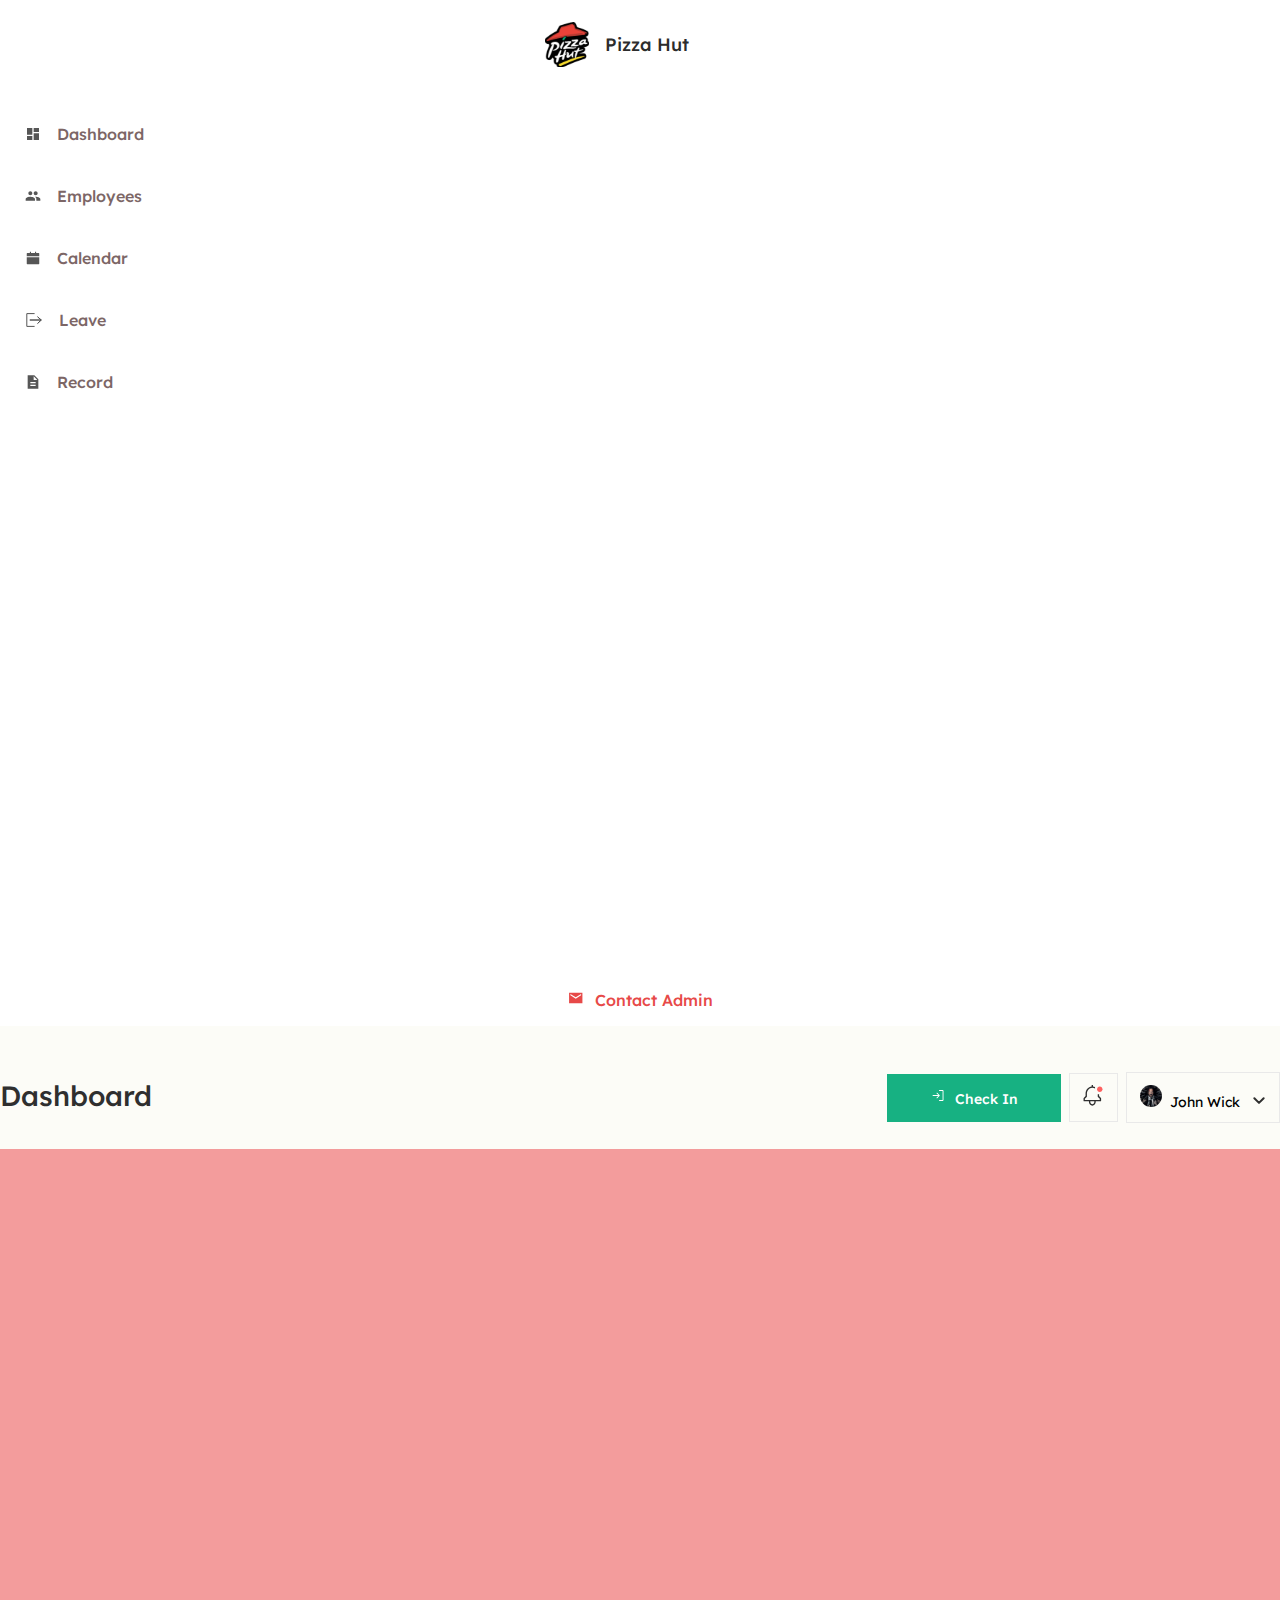
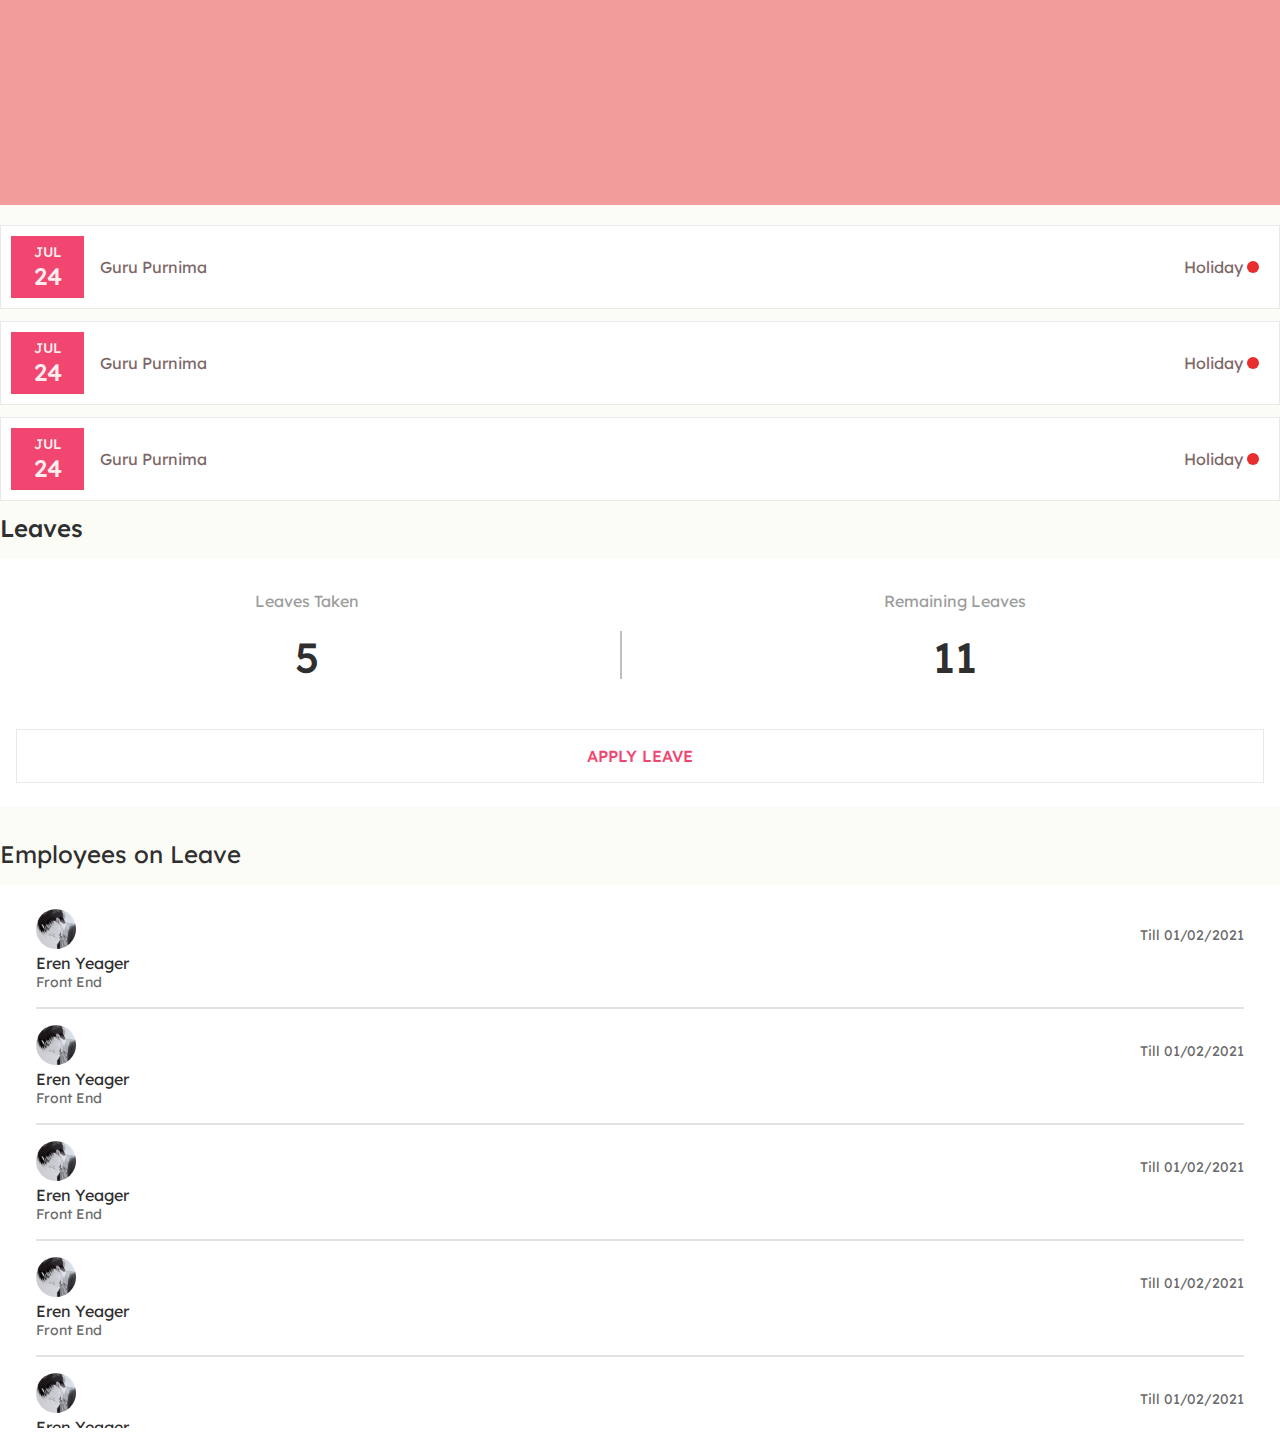
==== index.html @ 64c8ef71 "dashboard ongoing" ====
<!DOCTYPE html>
<html lang="en">
<head>
    <meta charset="UTF-8">
    <meta http-equiv="X-UA-Compatible" content="IE=edge">
    <meta name="viewport" content="width=device-width, initial-scale=1.0">
    <link rel="stylesheet" href="https://cdn.jsdelivr.net/npm/bootstrap@5.1.0/dist/css/bootstrap.min.css" integrity="sha384-KyZXEAg3QhqLMpG8r+8fhAXLRk2vvoC2f3B09zVXn8CA5QIVfZOJ3BCsw2P0p/We" crossorigin="anonymous">

    <link rel="preconnect" href="https://fonts.googleapis.com">
<link rel="preconnect" href="https://fonts.gstatic.com" crossorigin>
<link href="https://fonts.googleapis.com/css2?family=Lexend:wght@100;200;300;400;500;600;700;800;900&display=swap" rel="stylesheet">
    <link rel="stylesheet" href="./styles/style.css">
    <title>Attendance System</title>
</head>
<body>
    <section class="landing-page">
        <div class="container-fluid row ">
            <div class="col-md-2 sidenav-bar">
                <a href="/" class="logo d-flex"><img src="./images/logo.svg" alt=""><span>Pizza Hut</span></a>
                    <ul class="nav-links">
                        <li><a href="/" ><img src="./images/Dashboard-icon.svg" alt="">Dashboard</a></li>

                        <li><a href="/employees"><img src="./images/employee-icon.svg" alt="">Employees</a></li>

                        <li><a href="/calendar"><img src="./images/calendar-icon.svg" alt="">Calendar</a></li>

                        <li><a href="/leave" ><img src="./images/leave-icon.svg" alt="">Leave</a></li>

                        <li><a href="/record"><img src="./images/record-icon.svg" alt="">Record</a></li>

                    </ul>
                    <a href="/email" class="contact-admin-btn"><img src="./images/contact-admin-logo.svg" alt="">Contact Admin</a>
            </div>

            <div class="col-md-10">
                <div class="header">
                    <a href="/" class="page-title">Dashboard</a>
                    <div class="checkin-user">
                        <a href="/checkin" class="checkin-btn"><img src="./images/checkin-icon.svg" alt="">Check In</a>
                        <a href="/notification" class="notify-btn"><img src="./images/notification-icon.svg" alt=""></a>
                        <div class="dropdown">
                            <div class="dropbtn user">
                                <img src="images/user-img.svg" alt=""></img><span class="username">John Wick</span>
                                <img src="images/user-dropdown-icon.svg" alt=""></img>
                            </div>
                            <div class="dropdown-content">
                                <a href="#"><img src="./images/user-icon.svg">Profile</a>
                                <a href="#"><img src="./images/chnage-pass-icon.svg">Change Password</a>
                                <a href="/login"><img src="./images/logout-icon.svg">Logout</a>
                            </div>
                        </div>
                    </div>

                </div>
                    <!-- contents of landing page of employee -->

                <div class="row dashboard-contents">
                    <div class="col-md-7 cal-events">
                        <div class="calendar">

                        </div>

                        <div class="upcoming-events">
                            <ul>
                                <li>
                                    <div class="event-info">
                                        <div class="date">
                                            <p class="month">JUL</p>
                                            <p class="day">24</p>
                                        </div>
                                        <p class="event-name">Guru Purnima</p>
                                    </div>
                                    <p class="holiday-type"><span>Holiday</span><img src="./images/event-color-one.svg" alt=""></p>
                                </li>

                                <li>
                                    <div class="event-info">
                                        <div class="date">
                                            <p class="month">JUL</p>
                                            <p class="day">24</p>
                                        </div>
                                        <p class="event-name">Guru Purnima</p>
                                    </div>
                                    <p class="holiday-type"><span>Holiday</span><img src="./images/event-color-one.svg" alt=""></p>
                                </li>

                                <li>
                                    <div class="event-info">
                                        <div class="date">
                                            <p class="month">JUL</p>
                                            <p class="day">24</p>
                                        </div>
                                        <p class="event-name">Guru Purnima</p>
                                    </div>
                                    <p class="holiday-type"><span>Holiday</span><img src="./images/event-color-one.svg" alt=""></p>
                                </li>

                                
                            </ul>
                        </div>

                    </div>

                    <div class="col-md-5 leaves">
                        <div class="leave-data">
                            <h2>Leaves</h2>
                            <div class="leave-data-box">
                                <div class="leave-taken-remaining">
                                    <div class="taken">
                                        <p>Leaves Taken</p>
                                        <h4>5</h4>
                                    </div>

                                    <div class="line">
                                    </div>
                                    
                                    <div class="remaining">
                                        <p>Remaining Leaves</p>
                                        <h4>11</h4>
                                    </div>
                                </div>
                                <a href="/applyleave" class="apply">APPLY LEAVE</a>
                                
                            </div>
                        </div>

                        <!-- employees on leave -->
                        <div class="emp-leave">
                            <p class="title">Employees on Leave</p>
                            <div class="hello">

                                <div class="offline-users scrollbar-leave" id="style-1">
                                    <ul class="force-overflow">
                                        <li>
                                            <div class="left-info d-flex">
                                                <img src="./images/offine-users-icon.svg" alt="">
                                            <div class="user">
                                                <h4>Eren Yeager</h4>
                                                <h5>Front End</h5>
                                            </div>
                                            </div>
                                            <p>Till 01/02/2021</p>
                                        </li>
                                        <div class="leave-h-line">
                                        </div>
    
                                        <li>
                                            <div class="left-info d-flex">
                                                <img src="./images/offine-users-icon.svg" alt="">
                                            <div class="user">
                                                <h4>Eren Yeager</h4>
                                                <h5>Front End</h5>
                                            </div>
                                            </div>
                                            <p>Till 01/02/2021</p>
                                        </li>
                                        <div class="leave-h-line">
                                        </div>
    
                                        <li>
                                            <div class="left-info d-flex">
                                                <img src="./images/offine-users-icon.svg" alt="">
                                            <div class="user">
                                                <h4>Eren Yeager</h4>
                                                <h5>Front End</h5>
                                            </div>
                                            </div>
                                            <p>Till 01/02/2021</p>
                                        </li>
                                        <div class="leave-h-line">
                                        </div>
    
                                        <li>
                                            <div class="left-info d-flex">
                                                <img src="./images/offine-users-icon.svg" alt="">
                                            <div class="user">
                                                <h4>Eren Yeager</h4>
                                                <h5>Front End</h5>
                                            </div>
                                            </div>
                                            <p>Till 01/02/2021</p>
                                        </li>
                                        <div class="leave-h-line">
                                        </div>
    
                                        <li>
                                            <div class="left-info d-flex">
                                                <img src="./images/offine-users-icon.svg" alt="">
                                            <div class="user">
                                                <h4>Eren Yeager</h4>
                                                <h5>Front End</h5>
                                            </div>
                                            </div>
                                            <p>Till 01/02/2021</p>
                                        </li>
                                        <div class="leave-h-line">
                                        </div>
    
                                        <li>
                                            <div class="left-info d-flex">
                                                <img src="./images/offine-users-icon.svg" alt="">
                                            <div class="user">
                                                <h4>Eren Yeager</h4>
                                                <h5>Front End</h5>
                                            </div>
                                            </div>
                                            <p>Till 01/02/2021</p>
                                        </li>
                                        <div class="leave-h-line">
                                        </div>
    
                                        <li>
                                            <div class="left-info d-flex">
                                                <img src="./images/offine-users-icon.svg" alt="">
                                            <div class="user">
                                                <h4>Eren Yeager</h4>
                                                <h5>Front End</h5>
                                            </div>
                                            </div>
                                            <p>Till 01/02/2021</p>
                                        </li>
                                        <div class="leave-h-line">
                                        </div>
    
                                        <li>
                                            <div class="left-info d-flex">
                                                <img src="./images/offine-users-icon.svg" alt="">
                                            <div class="user">
                                                <h4>Eren Yeager</h4>
                                                <h5>Front End</h5>
                                            </div>
                                            </div>
                                            <p>Till 01/02/2021</p>
                                        </li>
                                        <div class="leave-h-line">
                                        </div>
    
                                        <li>
                                            <div class="left-info d-flex">
                                                <img src="./images/offine-users-icon.svg" alt="">
                                            <div class="user">
                                                <h4>Eren Yeager</h4>
                                                <h5>Front End</h5>
                                            </div>
                                            </div>
                                            <p>Till 01/02/2021</p>
                                        </li>
                                        <div class="leave-h-line">
                                        </div>
    
                                        <li>
                                            <div class="left-info d-flex">
                                                <img src="./images/offine-users-icon.svg" alt="">
                                            <div class="user">
                                                <h4>Eren Yeager</h4>
                                                <h5>Front End</h5>
                                            </div>
                                            </div>
                                            <p>Till 01/02/2021</p>
                                        </li>
                                        <div class="leave-h-line">
                                        </div>
                                    </ul>
                                </div>
                            </div>
                        </div>

                    </div>
                </div>
                
                </div>

        </div>
    </section>


    

    
</body>
</html>
---- styles/style.css ----
.sidenav-bar {
  background-color: #ffffff;
}

.logo {
  padding: 22px 71px 36px 24px;
  white-space: nowrap;
  font-weight: 500;
  font-size: 18px;
  color: #2c2c2c;
  display: -webkit-box;
  display: -ms-flexbox;
  display: flex;
  -webkit-box-pack: center;
      -ms-flex-pack: center;
          justify-content: center;
  -webkit-box-align: center;
      -ms-flex-align: center;
          align-items: center;
  -webkit-box-orient: horizontal;
  -webkit-box-direction: normal;
      -ms-flex-direction: row;
          flex-direction: row;
}

.logo img {
  margin-right: 16px;
}

.nav-links {
  padding: 0;
  margin-bottom: 561px;
}

.nav-links li a {
  display: -webkit-box;
  display: -ms-flexbox;
  display: flex;
  padding: 20px 95px 20px 24px;
  border: 1px solid #ffffff;
  font-weight: 500;
  font-size: 16px;
  -webkit-transition: 0.3s ease-in-out;
  transition: 0.3s ease-in-out;
}

.nav-links li a:hover {
  background-color: #e94239;
  color: #ffffff;
  border: 1px solid #000000;
}

.nav-links li a img {
  margin-right: 16px;
}

.contact-admin-btn {
  padding: 16px 16.5px;
  margin-bottom: 20px;
  display: block;
  text-align: center;
  font-weight: 500;
  font-size: 16px;
  color: #e74948;
}

.contact-admin-btn img {
  margin-right: 10.5px;
}

.header {
  display: -webkit-box;
  display: -ms-flexbox;
  display: flex;
  -webkit-box-pack: justify;
      -ms-flex-pack: justify;
          justify-content: space-between;
  -webkit-box-align: center;
      -ms-flex-align: center;
          align-items: center;
  -webkit-box-orient: horizontal;
  -webkit-box-direction: normal;
      -ms-flex-direction: row;
          flex-direction: row;
}

.header .page-title {
  font-weight: 500;
  font-size: 28px;
  color: #2f2f2f;
  margin-top: 32px;
  margin-bottom: 36px;
}

.header .checkin-user {
  display: -webkit-box;
  display: -ms-flexbox;
  display: flex;
  -webkit-box-pack: justify;
      -ms-flex-pack: justify;
          justify-content: space-between;
  -webkit-box-align: center;
      -ms-flex-align: center;
          align-items: center;
  -webkit-box-orient: horizontal;
  -webkit-box-direction: normal;
      -ms-flex-direction: row;
          flex-direction: row;
}

.header .checkin-user .checkin-btn {
  padding: 13.5px 42.5px;
  background: #17b182;
  font-weight: 500;
  font-size: 14px;
  color: white;
  -webkit-transition: 0.3s ease;
  transition: 0.3s ease;
}

.header .checkin-user .checkin-btn:hover {
  -webkit-box-shadow: 0px 4px 8px rgba(23, 177, 130, 0.25);
          box-shadow: 0px 4px 8px rgba(23, 177, 130, 0.25);
}

.header .checkin-user .checkin-btn img {
  margin-right: 8px;
}

.header .checkin-user .notify-btn {
  padding: 11.35px 13.53px;
  border: 1px solid #e9e9e9;
  margin: 0 8px;
}

.dropdown {
  position: relative;
  display: inline-block;
  border: 1px solid #e9e9e9;
  padding: 11.8px 13px;
  font-weight: normal;
  font-size: 14px;
}

.dropdown .username {
  margin: 0 8px;
}

.dropdown-content {
  display: none;
  position: absolute;
  background-color: #f9f9f9;
  min-width: 176px;
  -webkit-box-shadow: 0px 8px 16px 0px rgba(0, 0, 0, 0.2);
          box-shadow: 0px 8px 16px 0px rgba(0, 0, 0, 0.2);
  z-index: 1;
}

.dropdown-content a {
  padding: 9px 13px;
  text-decoration: none;
  display: block;
  font-weight: normal;
  font-size: 14px;
  color: #2f2f2f;
}

.dropdown-content a img {
  margin-right: 12px;
}

.dropdown-content a:hover {
  background: #fff4f4;
  color: #e73d3d;
}

.dropdown:hover .dropdown-content {
  display: block;
}

.dashboard-contents .calendar {
  height: 656px;
  background-color: #f39c9c;
  margin-bottom: 20px;
}

.dashboard-contents .leaves .leave-data {
  margin-bottom: 32px;
}

.dashboard-contents .leaves .leave-data h2 {
  font-weight: 500;
  font-size: 24px;
  color: #2f2f2f;
  margin-bottom: 16px;
}

.dashboard-contents .leaves .leave-data .leave-data-box {
  background: #ffffff;
  padding: 32px 16px 24px 16px;
}

.dashboard-contents .leaves .leave-data .leave-data-box .leave-taken-remaining {
  display: -webkit-box;
  display: -ms-flexbox;
  display: flex;
  -webkit-box-pack: space-evenly;
      -ms-flex-pack: space-evenly;
          justify-content: space-evenly;
  -webkit-box-align: center;
      -ms-flex-align: center;
          align-items: center;
  -webkit-box-orient: horizontal;
  -webkit-box-direction: normal;
      -ms-flex-direction: row;
          flex-direction: row;
  text-align: center;
  margin-bottom: 45px;
}

.dashboard-contents .leaves .leave-data .leave-data-box .leave-taken-remaining p {
  margin-bottom: 20px;
  font-weight: normal;
  font-size: 16px;
  color: #9c9c9c;
}

.dashboard-contents .leaves .leave-data .leave-data-box .leave-taken-remaining h4 {
  font-weight: 500;
  font-size: 42px;
  color: #2f2f2f;
}

.dashboard-contents .leaves .leave-data .leave-data-box .leave-taken-remaining .line {
  border: 1px solid #bfbfbf;
  -webkit-transform: rotate(90deg);
          transform: rotate(90deg);
  width: 48px;
  margin-top: 35px;
}

.dashboard-contents .leaves .leave-data .apply {
  padding: 16px 0;
  display: -webkit-box;
  display: -ms-flexbox;
  display: flex;
  -webkit-box-pack: center;
      -ms-flex-pack: center;
          justify-content: center;
  font-weight: 500;
  font-size: 16px;
  text-transform: uppercase;
  color: #f0466f;
  border: 1px solid #e9e9e9;
}

.dashboard-contents .leaves .emp-leave .title {
  margin-bottom: 16px;
  font-size: 24px;
  color: #2f2f2f;
}

.dashboard-contents .leaves .emp-leave .hello {
  padding: 24px 16px;
  background: #ffffff;
}

.dashboard-contents .leaves .emp-leave .offline-users {
  background: #ffffff;
  padding: 0 20px;
}

.dashboard-contents .leaves .emp-leave .offline-users ul {
  padding: 0;
}

.dashboard-contents .leaves .emp-leave .offline-users ul li {
  display: -webkit-box;
  display: -ms-flexbox;
  display: flex;
  display: flex;
  -webkit-box-pack: justify;
      -ms-flex-pack: justify;
          justify-content: space-between;
  -webkit-box-align: center;
      -ms-flex-align: center;
          align-items: center;
  -webkit-box-orient: horizontal;
  -webkit-box-direction: normal;
      -ms-flex-direction: row;
          flex-direction: row;
}

.dashboard-contents .leaves .emp-leave .offline-users ul li .left-info img {
  margin-right: 16px;
}

.dashboard-contents .leaves .emp-leave .offline-users ul li .left-info h4 {
  font-weight: normal;
  font-size: 16px;
  color: #2f2f2f;
}

.dashboard-contents .leaves .emp-leave .offline-users ul li .left-info h5,
.dashboard-contents .leaves .emp-leave .offline-users ul li .left-info p {
  font-weight: normal;
  font-size: 14px;
  color: #6a6a6a;
}

.dashboard-contents .leaves .emp-leave .offline-users ul li p {
  font-weight: normal;
  font-size: 14px;
  color: #6a6a6a;
  margin-bottom: 30px;
}

.dashboard-contents .leaves .emp-leave .offline-users ul .leave-h-line {
  border: 1px solid #e2e2e2;
  width: 100%;
  margin: 16px 0;
}

.dashboard-contents .leaves .emp-leave .scrollbar-leave {
  height: 519px;
  overflow-y: scroll;
}

.dashboard-contents .leaves .emp-leave .force-overflow {
  min-height: 450px;
}

.dashboard-contents .leaves .emp-leave #style-1::-webkit-scrollbar-track {
  -webkit-box-shadow: inset 0 0 6px rgba(0, 0, 0, 0.3);
  border-radius: 50px;
  background-color: #f5f5f5;
}

.dashboard-contents .leaves .emp-leave #style-1::-webkit-scrollbar {
  width: 4px;
  background-color: #f0f0f0;
}

.dashboard-contents .leaves .emp-leave #style-1::-webkit-scrollbar-thumb {
  border-radius: 10px;
  -webkit-box-shadow: inset 0 0 6px rgba(0, 0, 0, 0.3);
  background-color: #555;
}

.cal-events .upcoming-events ul {
  padding: 0;
}

.cal-events .upcoming-events ul li {
  padding: 10px 12px 10px 10px;
  background: #ffffff;
  border: 1px solid #e9e9e9;
  display: -webkit-box;
  display: -ms-flexbox;
  display: flex;
  -webkit-box-pack: justify;
      -ms-flex-pack: justify;
          justify-content: space-between;
  -webkit-box-align: center;
      -ms-flex-align: center;
          align-items: center;
  -webkit-box-orient: horizontal;
  -webkit-box-direction: normal;
      -ms-flex-direction: row;
          flex-direction: row;
  margin-bottom: 12px;
}

.cal-events .upcoming-events ul li .event-info {
  display: -webkit-box;
  display: -ms-flexbox;
  display: flex;
  -webkit-box-pack: justify;
      -ms-flex-pack: justify;
          justify-content: space-between;
  -webkit-box-align: center;
      -ms-flex-align: center;
          align-items: center;
  -webkit-box-orient: horizontal;
  -webkit-box-direction: normal;
      -ms-flex-direction: row;
          flex-direction: row;
}

.cal-events .upcoming-events ul li .event-info .date {
  padding: 7px 22.5px;
  background: #f0466f;
  color: #ffeded;
  text-align: center;
  margin-right: 16px;
}

.cal-events .upcoming-events ul li .event-info .date .month {
  font-weight: 500;
  font-size: 14px;
}

.cal-events .upcoming-events ul li .event-info .date .day {
  font-weight: 500;
  font-size: 24px;
}

.cal-events .upcoming-events ul li .holiday-type {
  padding: 3px 8px;
}

.cal-events .upcoming-events ul li .holiday-type span {
  margin-right: 4px;
}

.cal-events .upcoming-events ul li p {
  margin-bottom: 0;
}

* {
  -webkit-box-sizing: border-box;
          box-sizing: border-box;
  margin: 0;
  padding: 0;
}

a,
li {
  list-style: none;
  text-decoration: none;
  color: #7c6666;
}

body {
  font-family: "Lexend", sans-serif;
  font-style: normal;
  background: #fcfcf7;
}

.container-fluid {
  width: auto;
}
/*# sourceMappingURL=style.css.map */
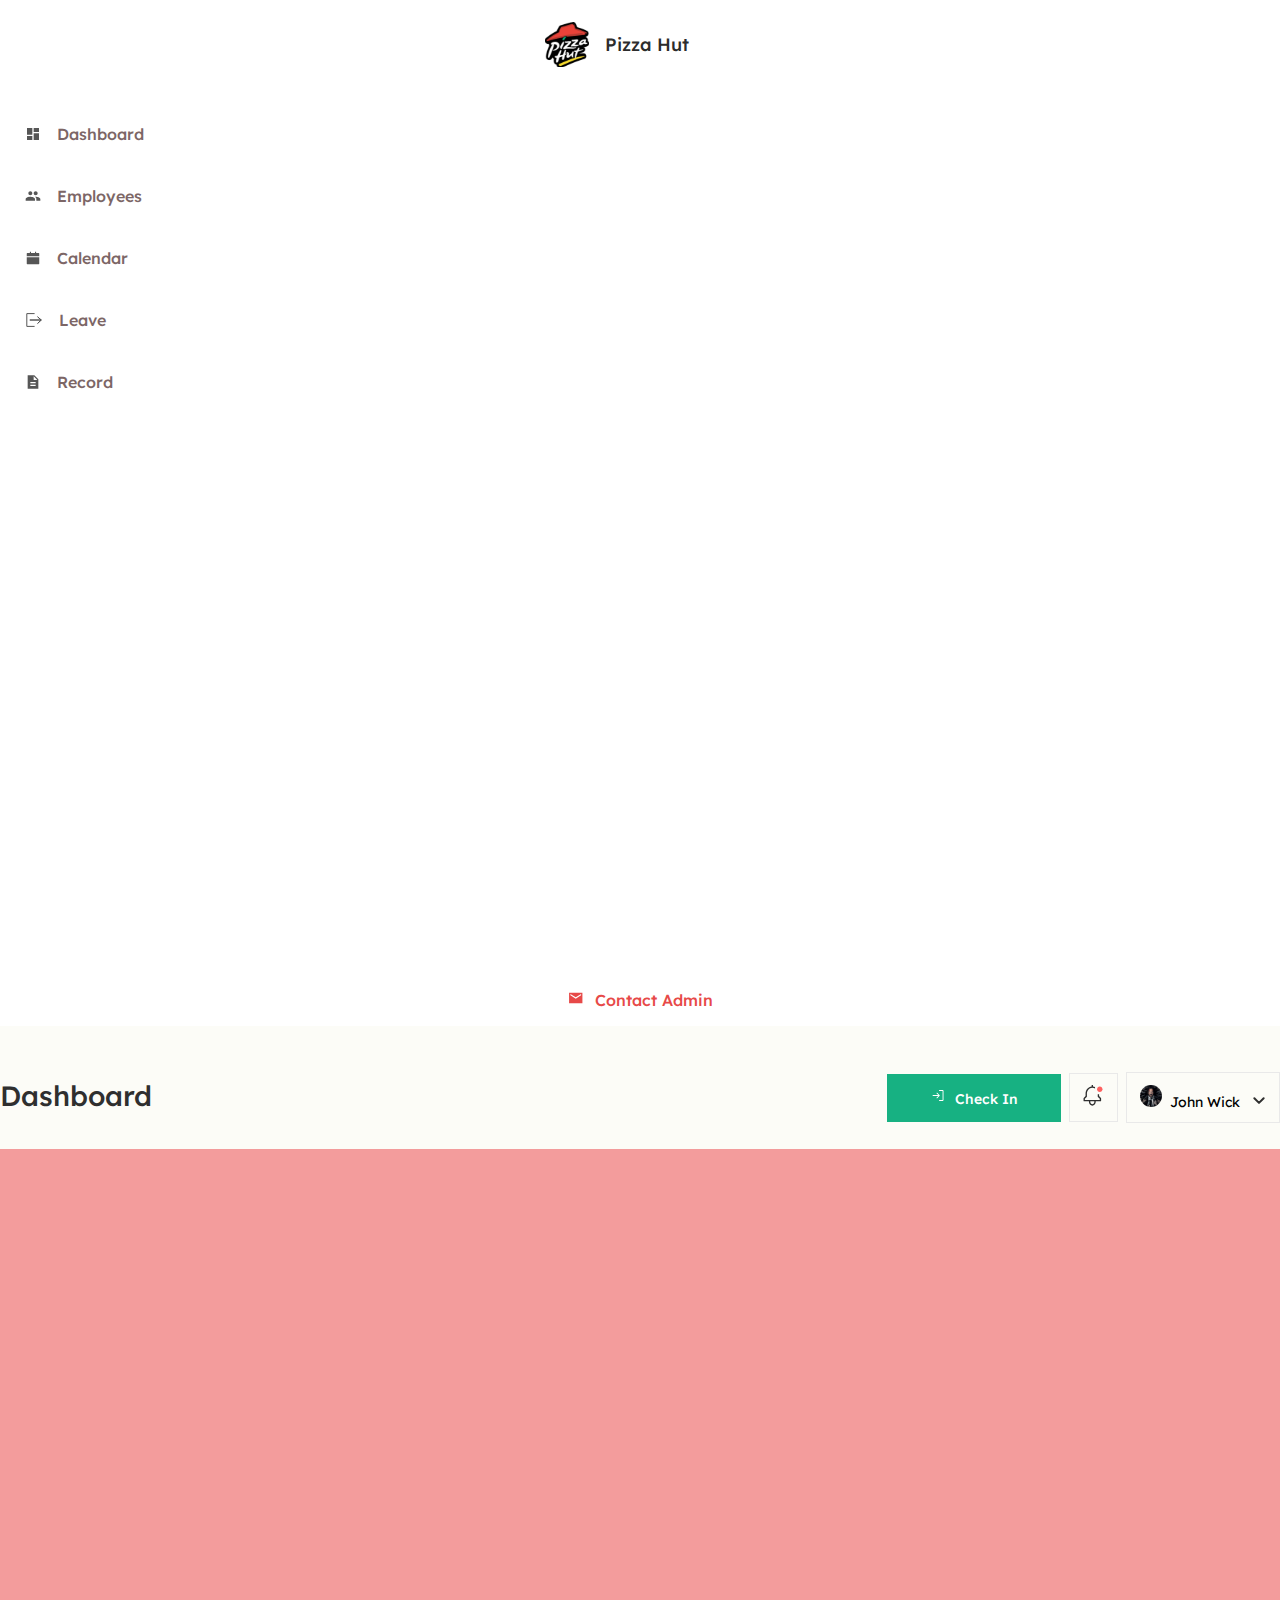
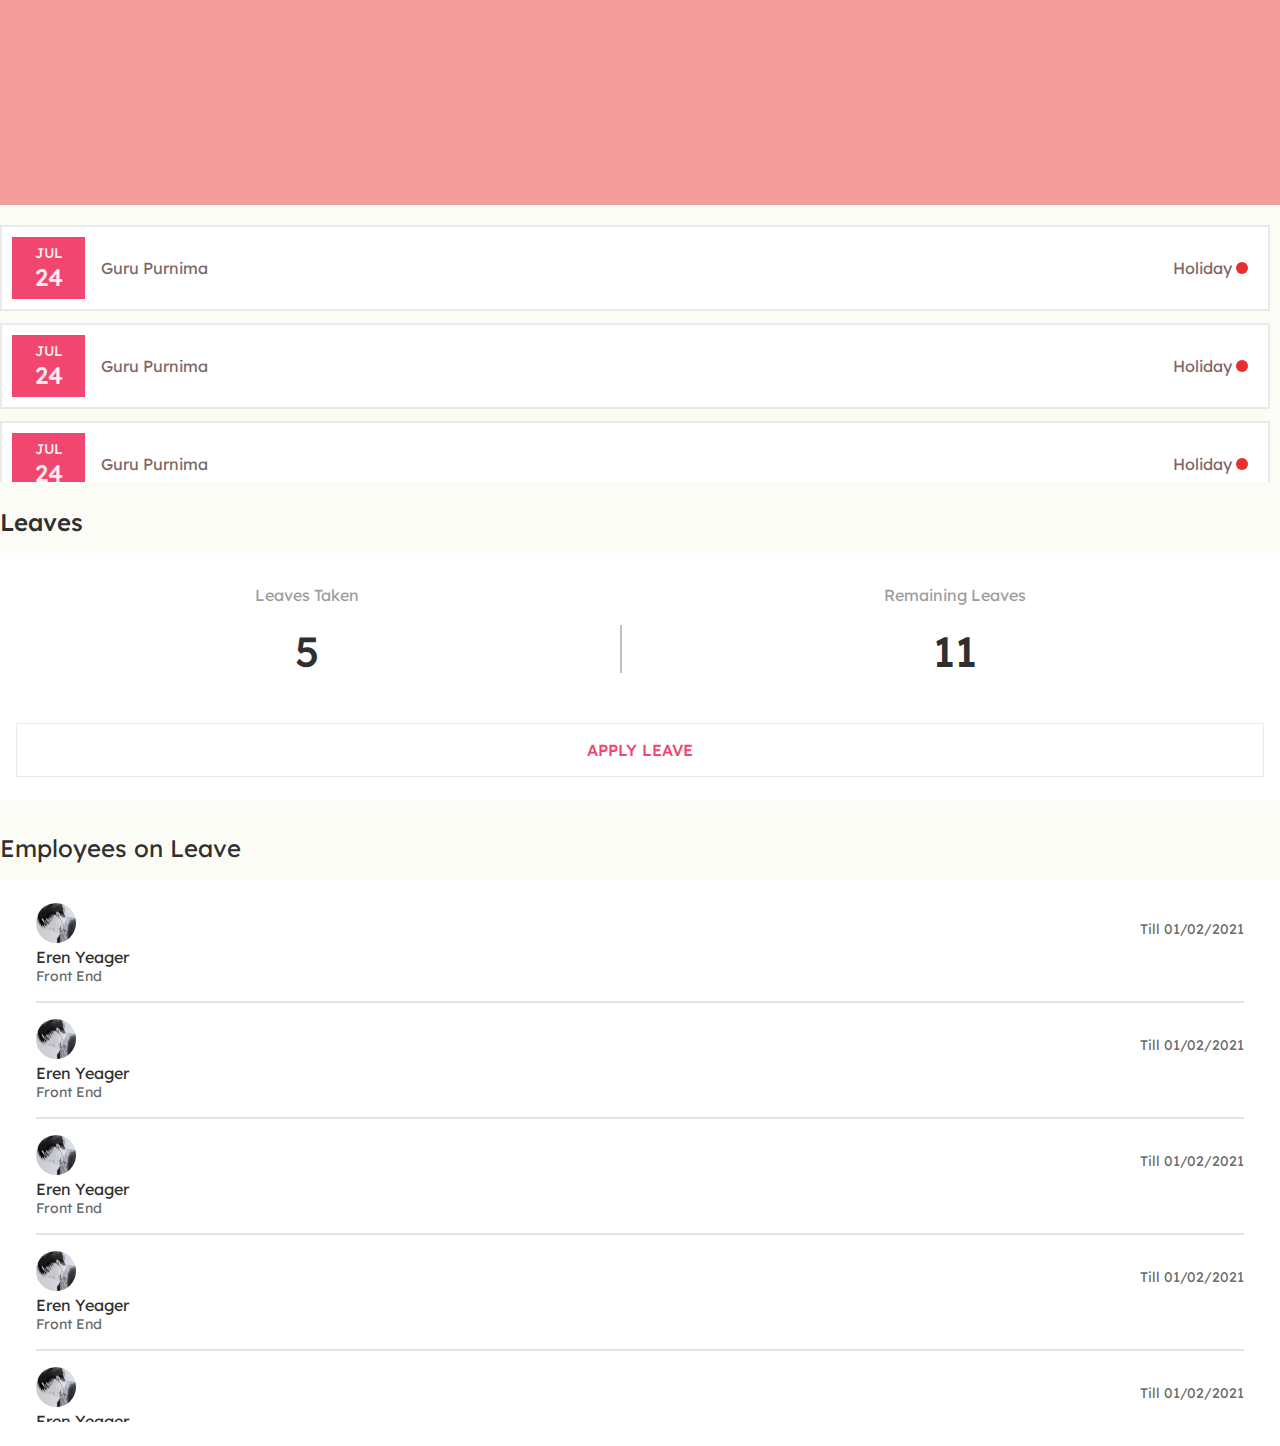
==== commit 408f0a5a: "event table completed" ====
--- a/index.html
+++ b/index.html
@@ -60,8 +60,41 @@
 
                         </div>
 
-                        <div class="upcoming-events">
-                            <ul>
+                        <div class="upcoming-events scrollbar-events" id="style-1">
+                            <ul class="force-overflow">
+                                <li>
+                                    <div class="event-info">
+                                        <div class="date">
+                                            <p class="month">JUL</p>
+                                            <p class="day">24</p>
+                                        </div>
+                                        <p class="event-name">Guru Purnima</p>
+                                    </div>
+                                    <p class="holiday-type"><span>Holiday</span><img src="./images/event-color-one.svg" alt=""></p>
+                                </li>
+
+                                <li>
+                                    <div class="event-info">
+                                        <div class="date">
+                                            <p class="month">JUL</p>
+                                            <p class="day">24</p>
+                                        </div>
+                                        <p class="event-name">Guru Purnima</p>
+                                    </div>
+                                    <p class="holiday-type"><span>Holiday</span><img src="./images/event-color-one.svg" alt=""></p>
+                                </li>
+
+                                <li>
+                                    <div class="event-info">
+                                        <div class="date">
+                                            <p class="month">JUL</p>
+                                            <p class="day">24</p>
+                                        </div>
+                                        <p class="event-name">Guru Purnima</p>
+                                    </div>
+                                    <p class="holiday-type"><span>Holiday</span><img src="./images/event-color-one.svg" alt=""></p>
+                                </li>
+
                                 <li>
                                     <div class="event-info">
                                         <div class="date">
--- a/styles/style.css
+++ b/styles/style.css
@@ -1,3 +1,28 @@
+.force-overflow {
+  min-height: 450px;
+}
+
+#style-1::-webkit-scrollbar-track {
+  -webkit-box-shadow: inset 0 0 6px rgba(0, 0, 0, 0.3);
+  border-radius: 50px;
+  background-color: #f5f5f5;
+}
+
+#style-1::-webkit-scrollbar {
+  width: 4px;
+  background-color: #f0f0f0;
+}
+
+#style-1::-webkit-scrollbar-thumb {
+  border-radius: 10px;
+  -webkit-box-shadow: inset 0 0 6px rgba(0, 0, 0, 0.3);
+  background-color: #555;
+}
+
+.force-overflow {
+  min-height: 450px;
+}
+
 .sidenav-bar {
   background-color: #ffffff;
 }
@@ -326,35 +351,22 @@
   overflow-y: scroll;
 }
 
-.dashboard-contents .leaves .emp-leave .force-overflow {
-  min-height: 450px;
-}
-
-.dashboard-contents .leaves .emp-leave #style-1::-webkit-scrollbar-track {
-  -webkit-box-shadow: inset 0 0 6px rgba(0, 0, 0, 0.3);
-  border-radius: 50px;
-  background-color: #f5f5f5;
-}
-
-.dashboard-contents .leaves .emp-leave #style-1::-webkit-scrollbar {
-  width: 4px;
-  background-color: #f0f0f0;
-}
-
-.dashboard-contents .leaves .emp-leave #style-1::-webkit-scrollbar-thumb {
-  border-radius: 10px;
-  -webkit-box-shadow: inset 0 0 6px rgba(0, 0, 0, 0.3);
-  background-color: #555;
+.cal-events .scrollbar-events {
+  height: 257px;
+  width: 100%;
+  overflow-y: scroll;
+  margin-bottom: 25px;
 }
 
 .cal-events .upcoming-events ul {
   padding: 0;
+  margin-right: 10px;
 }
 
 .cal-events .upcoming-events ul li {
   padding: 10px 12px 10px 10px;
   background: #ffffff;
-  border: 1px solid #e9e9e9;
+  border: 2px solid #e9e9e9;
   display: -webkit-box;
   display: -ms-flexbox;
   display: flex;
@@ -369,6 +381,12 @@
       -ms-flex-direction: row;
           flex-direction: row;
   margin-bottom: 12px;
+  -webkit-transition: 0.2s ease-in-out;
+  transition: 0.2s ease-in-out;
+}
+
+.cal-events .upcoming-events ul li:hover {
+  border: 2px solid #f0466f;
 }
 
 .cal-events .upcoming-events ul li .event-info {
@@ -438,6 +456,7 @@
 }
 
 .container-fluid {
-  width: auto;
+  width: 100%;
+  margin: auto;
 }
 /*# sourceMappingURL=style.css.map */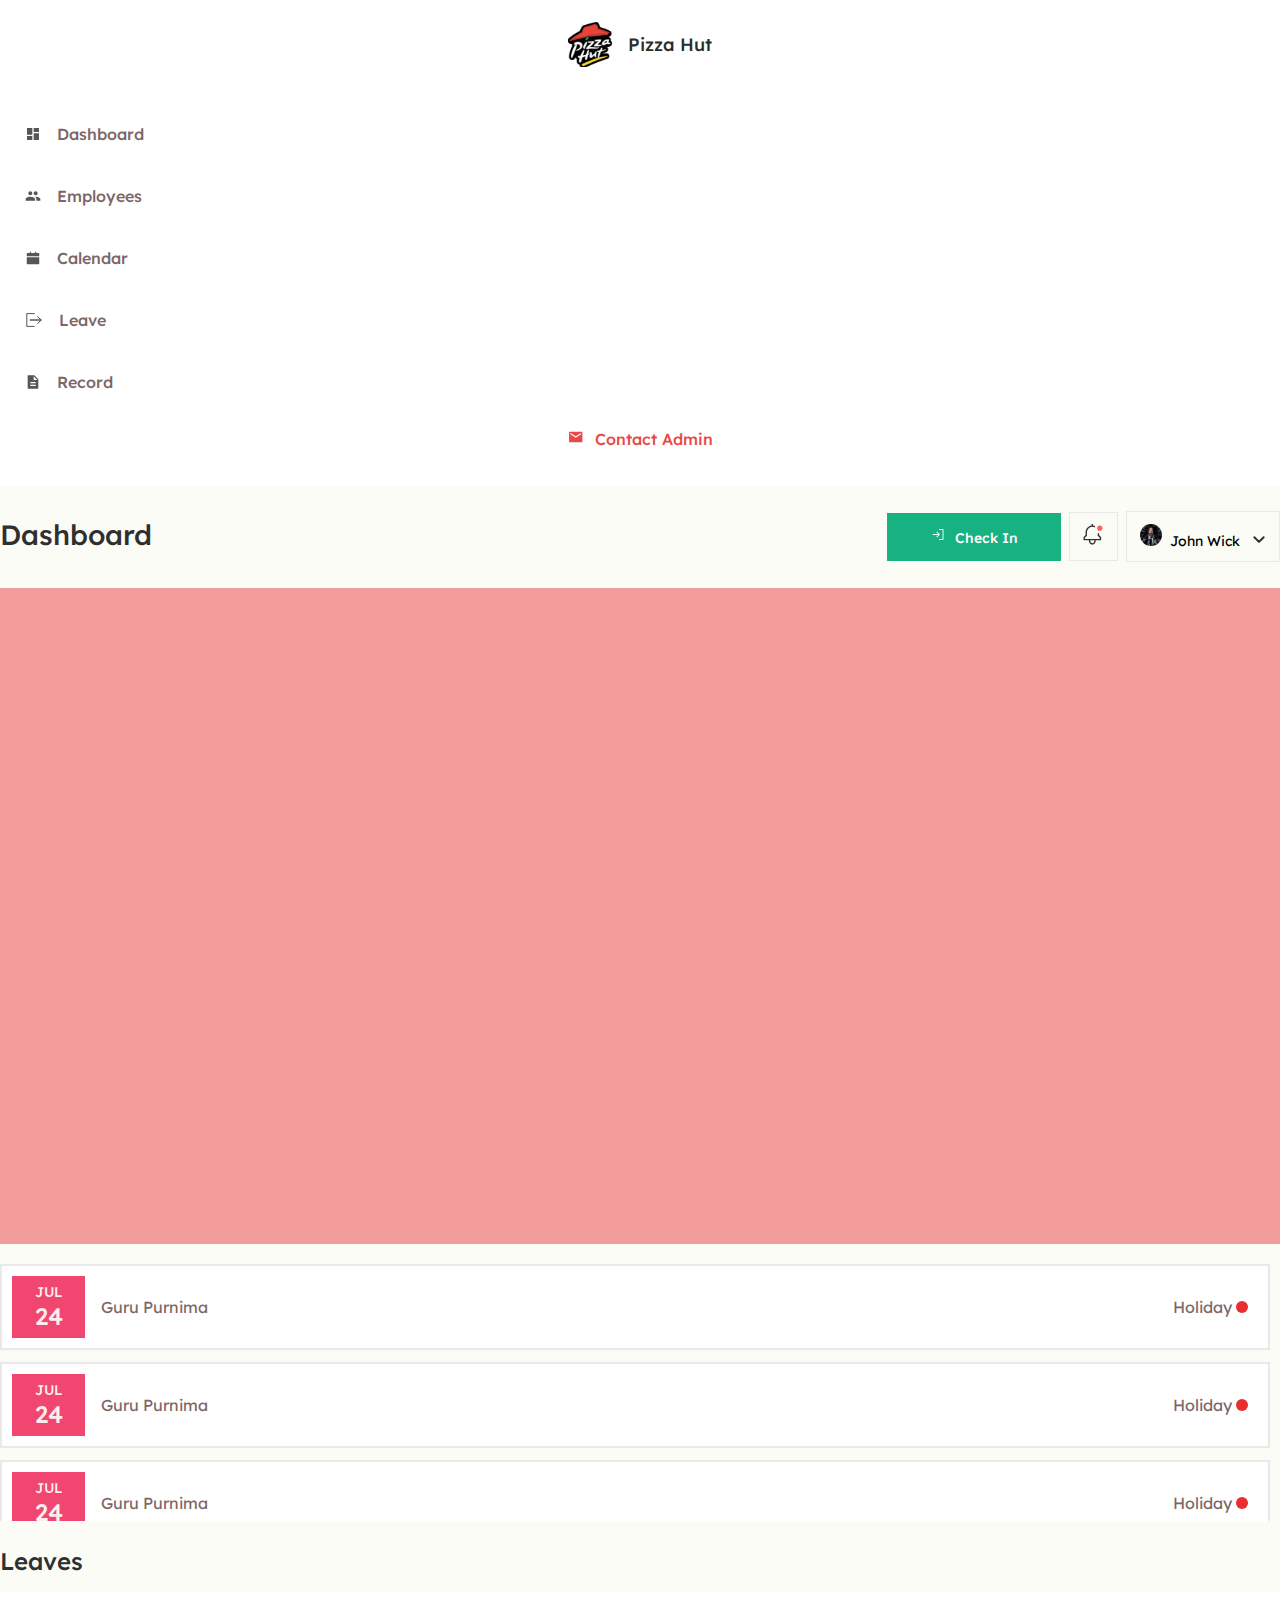
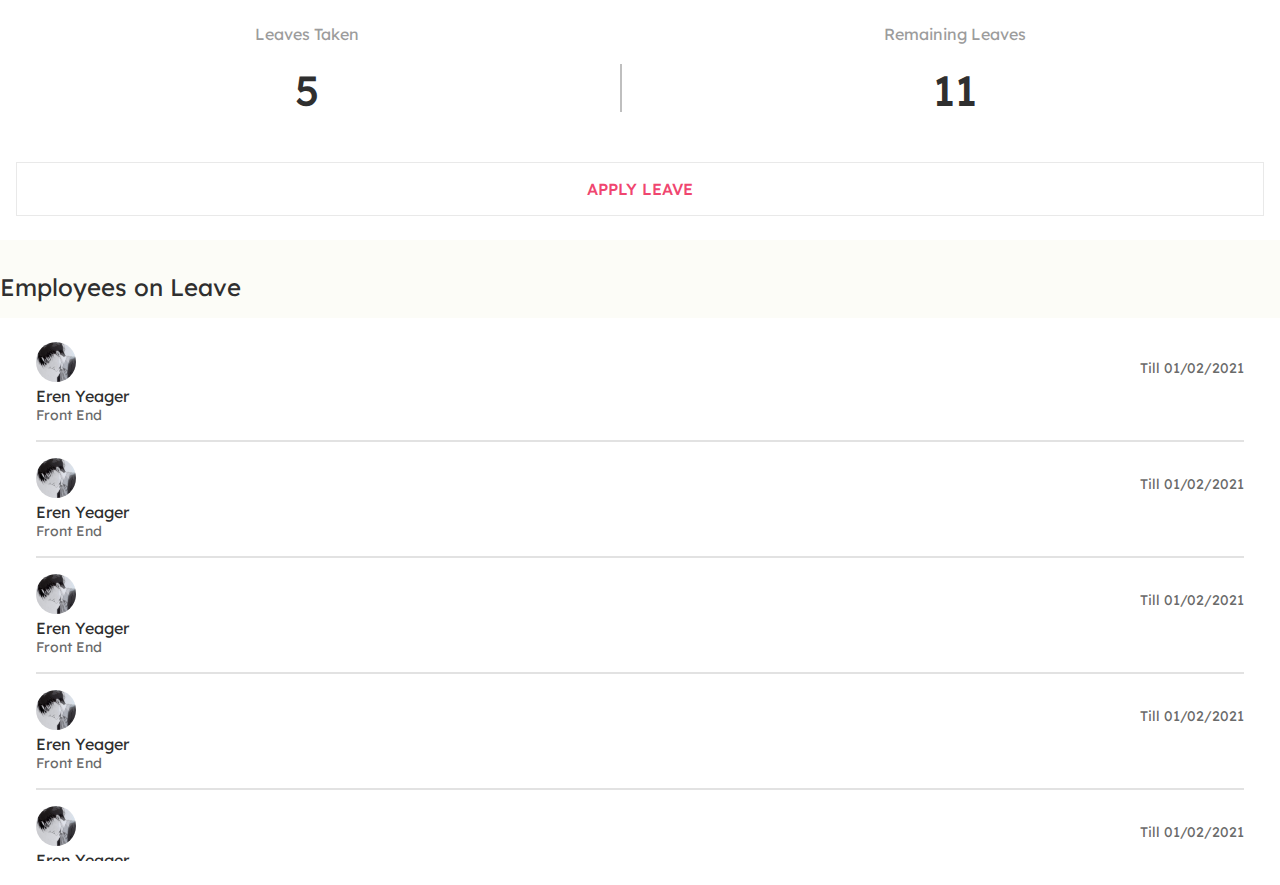
==== commit 723c914f: "space management" ====
--- a/index.html
+++ b/index.html
@@ -16,7 +16,8 @@
     <section class="landing-page">
         <div class="container-fluid row ">
             <div class="col-md-2 sidenav-bar">
-                <a href="/" class="logo d-flex"><img src="./images/logo.svg" alt=""><span>Pizza Hut</span></a>
+                <div class="sidenav-top">
+                    <a href="/" class="logo d-flex"><img src="./images/logo.svg" alt=""><span>Pizza Hut</span></a>
                     <ul class="nav-links">
                         <li><a href="/" ><img src="./images/Dashboard-icon.svg" alt="">Dashboard</a></li>
 
@@ -29,6 +30,8 @@
                         <li><a href="/record"><img src="./images/record-icon.svg" alt="">Record</a></li>
 
                     </ul>
+                </div>
+                
                     <a href="/email" class="contact-admin-btn"><img src="./images/contact-admin-logo.svg" alt="">Contact Admin</a>
             </div>
 
--- a/styles/style.css
+++ b/styles/style.css
@@ -25,10 +25,21 @@
 
 .sidenav-bar {
   background-color: #ffffff;
+  display: -webkit-box;
+  display: -ms-flexbox;
+  display: flex;
+  -webkit-box-orient: vertical;
+  -webkit-box-direction: normal;
+      -ms-flex-direction: column;
+          flex-direction: column;
+  -webkit-box-pack: justify;
+      -ms-flex-pack: justify;
+          justify-content: space-between;
 }
 
 .logo {
-  padding: 22px 71px 36px 24px;
+  padding-top: 22px;
+  padding-bottom: 36px;
   white-space: nowrap;
   font-weight: 500;
   font-size: 18px;
@@ -46,6 +57,8 @@
   -webkit-box-direction: normal;
       -ms-flex-direction: row;
           flex-direction: row;
+  -ms-flex-wrap: wrap;
+      flex-wrap: wrap;
 }
 
 .logo img {
@@ -54,7 +67,6 @@
 
 .nav-links {
   padding: 0;
-  margin-bottom: 561px;
 }
 
 .nav-links li a {
@@ -314,6 +326,8 @@
   -webkit-box-direction: normal;
       -ms-flex-direction: row;
           flex-direction: row;
+  -ms-flex-wrap: wrap;
+      flex-wrap: wrap;
 }
 
 .dashboard-contents .leaves .emp-leave .offline-users ul li .left-info img {
@@ -387,6 +401,7 @@
 
 .cal-events .upcoming-events ul li:hover {
   border: 2px solid #f0466f;
+  cursor: pointer;
 }
 
 .cal-events .upcoming-events ul li .event-info {
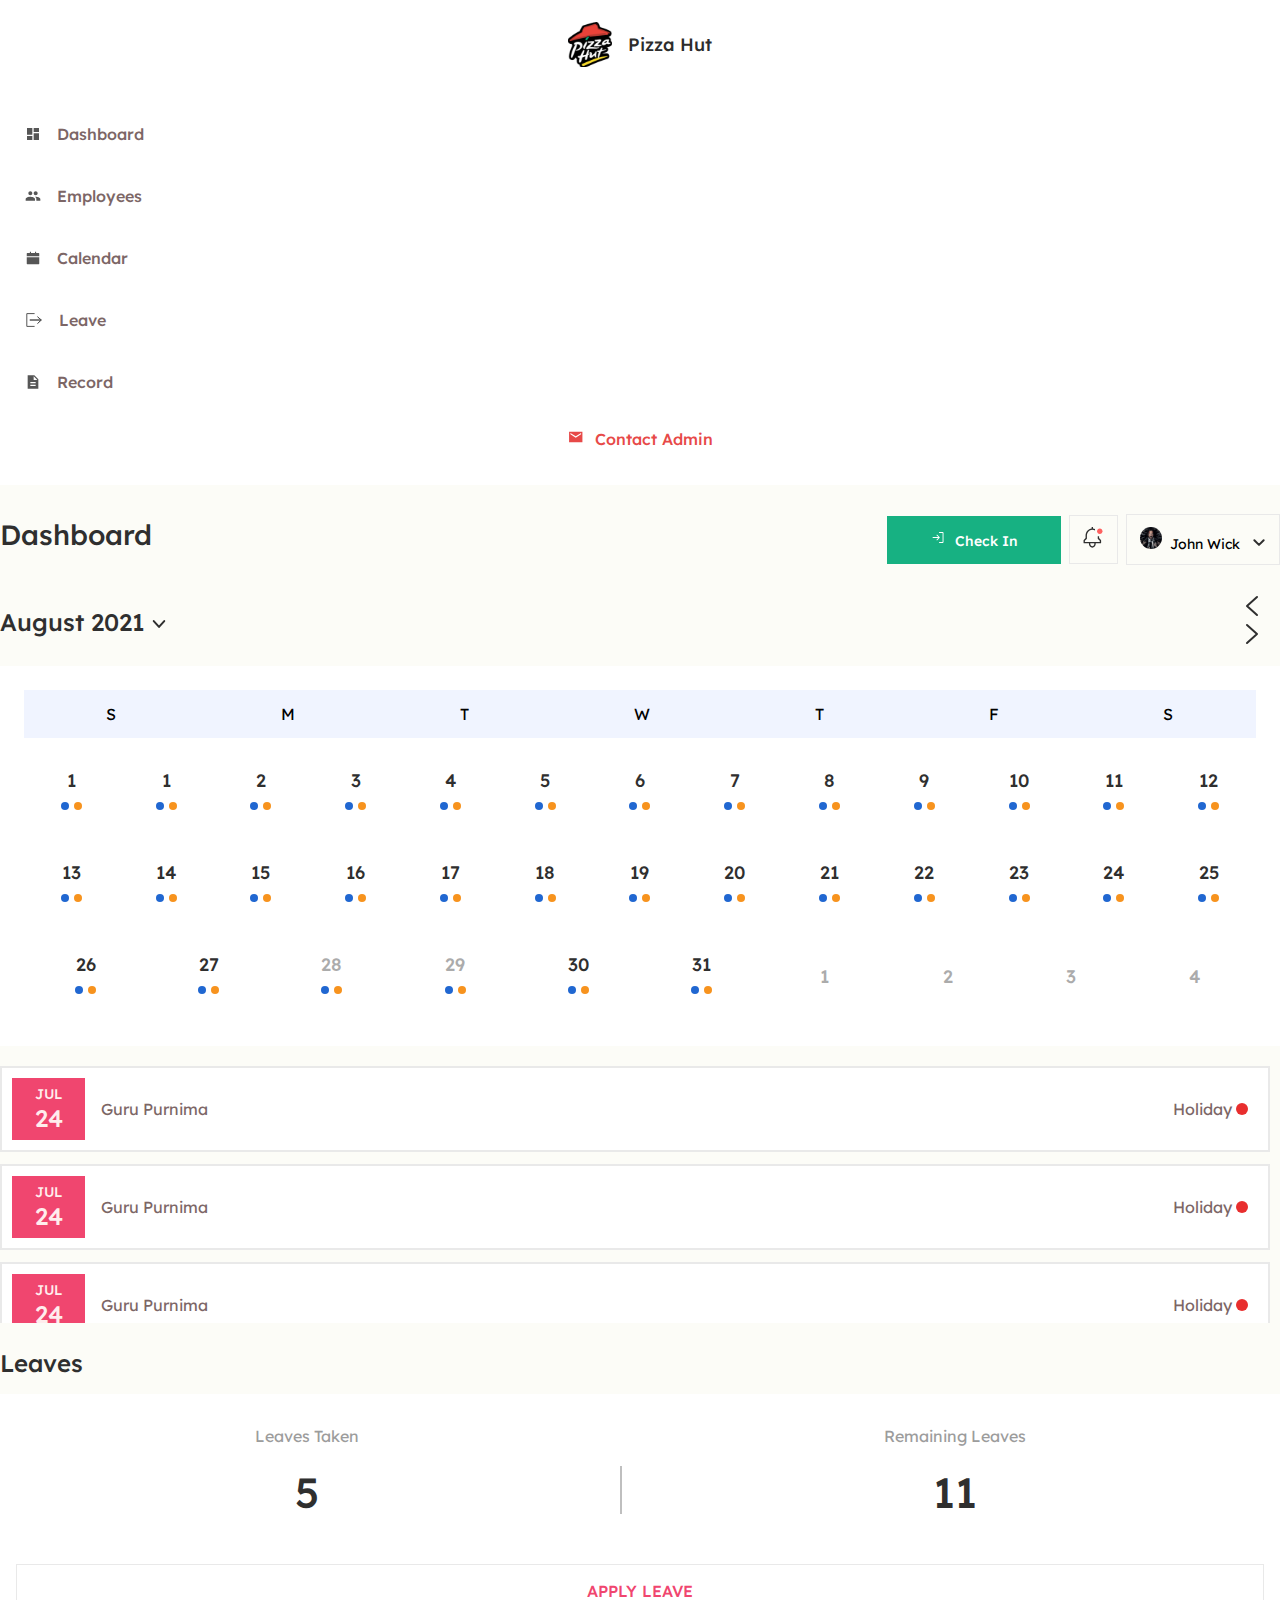
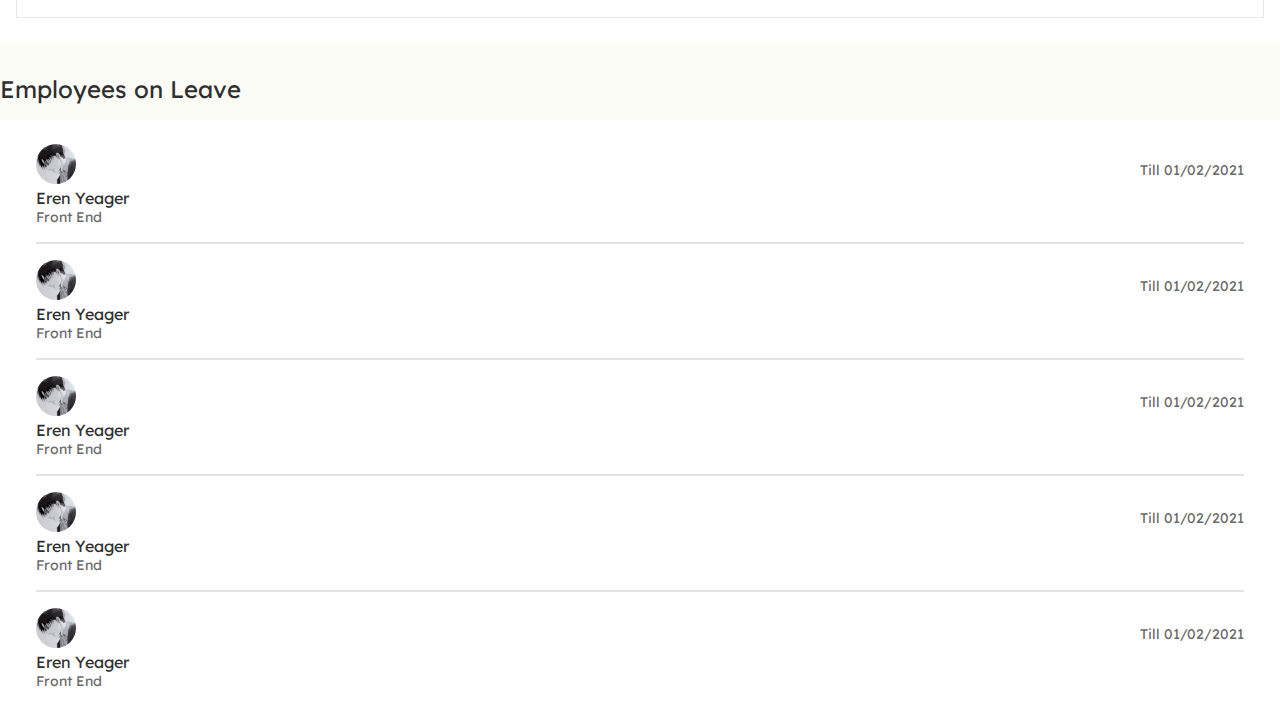
==== commit db2f8385: "employee calendar completed" ====
--- a/index.html
+++ b/index.html
@@ -60,7 +60,327 @@
                 <div class="row dashboard-contents">
                     <div class="col-md-7 cal-events">
                         <div class="calendar">
-
+                            <div class="calendar_header">
+                                <div class="calendar_monthyear">
+                                    <span class="calendar_month">August</span>
+                                    <span class="calendar_year">2021</span>
+                                    <img src="./images/calendar_down_arrow.svg" alt="">
+                                </div>
+                                <div class="calendar_prev_next d-flex">
+                                    <div class="calendar_prev">
+                                        <img src="./images/calendar_prev.svg" alt="">
+                                    </div>
+
+                                    <div class="calendar_next">
+                                        <img src="./images/calendar_next.svg" alt="">
+                                    </div>
+                                </div>
+                            </div>
+
+                            <div class="calendar_body">
+                                <div class="calendar_weekdays">
+                                    <div class="calendar_weekday">S</div>
+
+                                    <div class="calendar_weekday">M</div>
+
+                                    <div class="calendar_weekday">T</div>
+
+                                    <div class="calendar_weekday">W</div>
+
+                                    <div class="calendar_weekday">T</div>
+
+                                    <div class="calendar_weekday">F</div>
+
+                                    <div class="calendar_weekday">S</div>
+                                </div>
+
+                                <div class="calendar_days">
+                                    <div class="calendar_day active">
+                                        <p class="calendar_day_text">1</p>
+                                    <div class="event-dots">
+                                        <img src="./images/calendar-event-color-blue.svg" alt="">
+                                        <img src="./images/calendar-event-color-orange.svg" alt="">
+                                    </div>
+                                    </div>
+
+                                    <div class="calendar_day active">
+                                        <p class="calendar_day_text">1</p>
+                                    <div class="event-dots">
+                                        <img src="./images/calendar-event-color-blue.svg" alt="">
+                                        <img src="./images/calendar-event-color-orange.svg" alt="">
+                                    </div>
+                                    </div>
+
+                                    <div class="calendar_day active">
+                                        <p class="calendar_day_text">2</p>
+                                    <div class="event-dots">
+                                        <img src="./images/calendar-event-color-blue.svg" alt="">
+                                        <img src="./images/calendar-event-color-orange.svg" alt="">
+                                    </div>
+                                    </div>
+
+                                    <div class="calendar_day active">
+                                        <p class="calendar_day_text">3</p>
+                                    <div class="event-dots">
+                                        <img src="./images/calendar-event-color-blue.svg" alt="">
+                                        <img src="./images/calendar-event-color-orange.svg" alt="">
+                                    </div>
+                                    </div>
+
+                                    <div class="calendar_day active">
+                                        <p class="calendar_day_text">4</p>
+                                    <div class="event-dots">
+                                        <img src="./images/calendar-event-color-blue.svg" alt="">
+                                        <img src="./images/calendar-event-color-orange.svg" alt="">
+                                    </div>
+                                    </div>
+
+                                    <div class="calendar_day active">
+                                        <p class="calendar_day_text">5</p>
+                                    <div class="event-dots">
+                                        <img src="./images/calendar-event-color-blue.svg" alt="">
+                                        <img src="./images/calendar-event-color-orange.svg" alt="">
+                                    </div>
+                                    </div>
+
+                                    <div class="calendar_day active">
+                                        <p class="calendar_day_text">6</p>
+                                    <div class="event-dots">
+                                        <img src="./images/calendar-event-color-blue.svg" alt="">
+                                        <img src="./images/calendar-event-color-orange.svg" alt="">
+                                    </div>
+                                    </div>
+
+                                    <div class="calendar_day active">
+                                        <p class="calendar_day_text">7</p>
+                                    <div class="event-dots">
+                                        <img src="./images/calendar-event-color-blue.svg" alt="">
+                                        <img src="./images/calendar-event-color-orange.svg" alt="">
+                                    </div>
+                                    </div>
+
+                                    <div class="calendar_day active">
+                                        <p class="calendar_day_text">8</p>
+                                    <div class="event-dots">
+                                        <img src="./images/calendar-event-color-blue.svg" alt="">
+                                        <img src="./images/calendar-event-color-orange.svg" alt="">
+                                    </div>
+                                    </div>
+
+                                    <div class="calendar_day active">
+                                        <p class="calendar_day_text">9</p>
+                                    <div class="event-dots">
+                                        <img src="./images/calendar-event-color-blue.svg" alt="">
+                                        <img src="./images/calendar-event-color-orange.svg" alt="">
+                                    </div>
+                                    </div>
+
+                                    <div class="calendar_day active">
+                                        <p class="calendar_day_text">10</p>
+                                    <div class="event-dots">
+                                        <img src="./images/calendar-event-color-blue.svg" alt="">
+                                        <img src="./images/calendar-event-color-orange.svg" alt="">
+                                    </div>
+                                    </div>
+
+                                    <div class="calendar_day active">
+                                        <p class="calendar_day_text">11</p>
+                                    <div class="event-dots">
+                                        <img src="./images/calendar-event-color-blue.svg" alt="">
+                                        <img src="./images/calendar-event-color-orange.svg" alt="">
+                                    </div>
+                                    </div>
+
+                                    <div class="calendar_day active">
+                                        <p class="calendar_day_text">12</p>
+                                    <div class="event-dots">
+                                        <img src="./images/calendar-event-color-blue.svg" alt="">
+                                        <img src="./images/calendar-event-color-orange.svg" alt="">
+                                    </div>
+                                    </div>
+
+                                    <div class="calendar_day active">
+                                        <p class="calendar_day_text">13</p>
+                                    <div class="event-dots">
+                                        <img src="./images/calendar-event-color-blue.svg" alt="">
+                                        <img src="./images/calendar-event-color-orange.svg" alt="">
+                                    </div>
+                                    </div>
+
+                                    <div class="calendar_day active">
+                                        <p class="calendar_day_text">14</p>
+                                    <div class="event-dots">
+                                        <img src="./images/calendar-event-color-blue.svg" alt="">
+                                        <img src="./images/calendar-event-color-orange.svg" alt="">
+                                    </div>
+                                    </div>
+
+                                    <div class="calendar_day active">
+                                        <p class="calendar_day_text">15</p>
+                                    <div class="event-dots">
+                                        <img src="./images/calendar-event-color-blue.svg" alt="">
+                                        <img src="./images/calendar-event-color-orange.svg" alt="">
+                                    </div>
+                                    </div>
+
+                                    <div class="calendar_day active">
+                                        <p class="calendar_day_text">16</p>
+                                    <div class="event-dots">
+                                        <img src="./images/calendar-event-color-blue.svg" alt="">
+                                        <img src="./images/calendar-event-color-orange.svg" alt="">
+                                    </div>
+                                    </div>
+
+                                    <div class="calendar_day active">
+                                        <p class="calendar_day_text">17</p>
+                                    <div class="event-dots">
+                                        <img src="./images/calendar-event-color-blue.svg" alt="">
+                                        <img src="./images/calendar-event-color-orange.svg" alt="">
+                                    </div>
+                                    </div>
+
+                                    <div class="calendar_day active">
+                                        <p class="calendar_day_text">18</p>
+                                    <div class="event-dots">
+                                        <img src="./images/calendar-event-color-blue.svg" alt="">
+                                        <img src="./images/calendar-event-color-orange.svg" alt="">
+                                    </div>
+                                    </div>
+
+                                    <div class="calendar_day active">
+                                        <p class="calendar_day_text">19</p>
+                                    <div class="event-dots">
+                                        <img src="./images/calendar-event-color-blue.svg" alt="">
+                                        <img src="./images/calendar-event-color-orange.svg" alt="">
+                                    </div>
+                                    </div>
+
+                                    <div class="calendar_day active">
+                                        <p class="calendar_day_text">20</p>
+                                    <div class="event-dots">
+                                        <img src="./images/calendar-event-color-blue.svg" alt="">
+                                        <img src="./images/calendar-event-color-orange.svg" alt="">
+                                    </div>
+                                    </div>
+
+                                    <div class="calendar_day active">
+                                        <p class="calendar_day_text">21</p>
+                                    <div class="event-dots">
+                                        <img src="./images/calendar-event-color-blue.svg" alt="">
+                                        <img src="./images/calendar-event-color-orange.svg" alt="">
+                                    </div>
+                                    </div>
+
+                                    <div class="calendar_day active">
+                                        <p class="calendar_day_text">22</p>
+                                    <div class="event-dots">
+                                        <img src="./images/calendar-event-color-blue.svg" alt="">
+                                        <img src="./images/calendar-event-color-orange.svg" alt="">
+                                    </div>
+                                    </div>
+
+                                    <div class="calendar_day active">
+                                        <p class="calendar_day_text">23</p>
+                                    <div class="event-dots">
+                                        <img src="./images/calendar-event-color-blue.svg" alt="">
+                                        <img src="./images/calendar-event-color-orange.svg" alt="">
+                                    </div>
+                                    </div>
+
+                                    <div class="calendar_day active">
+                                        <p class="calendar_day_text">24</p>
+                                    <div class="event-dots">
+                                        <img src="./images/calendar-event-color-blue.svg" alt="">
+                                        <img src="./images/calendar-event-color-orange.svg" alt="">
+                                    </div>
+                                    </div>
+                                    <div class="calendar_day active">
+                                        <p class="calendar_day_text">25</p>
+                                    <div class="event-dots">
+                                        <img src="./images/calendar-event-color-blue.svg" alt="">
+                                        <img src="./images/calendar-event-color-orange.svg" alt="">
+                                    </div>
+                                    </div>
+
+                                    <div class="calendar_day active">
+                                        <p class="calendar_day_text">26</p>
+                                    <div class="event-dots">
+                                        <img src="./images/calendar-event-color-blue.svg" alt="">
+                                        <img src="./images/calendar-event-color-orange.svg" alt="">
+                                    </div>
+                                    </div>
+
+                                    <div class="calendar_day active">
+                                        <p class="calendar_day_text">27</p>
+                                    <div class="event-dots">
+                                        <img src="./images/calendar-event-color-blue.svg" alt="">
+                                        <img src="./images/calendar-event-color-orange.svg" alt="">
+                                    </div>
+                                    </div>
+
+                                    <div class="calendar_day">
+                                        <p class="calendar_day_text">28</p>
+                                    <div class="event-dots">
+                                        <img src="./images/calendar-event-color-blue.svg" alt="">
+                                        <img src="./images/calendar-event-color-orange.svg" alt="">
+                                    </div>
+                                    </div>
+
+                                    <div class="calendar_day">
+                                        <p class="calendar_day_text">29</p>
+                                    <div class="event-dots">
+                                        <img src="./images/calendar-event-color-blue.svg" alt="">
+                                        <img src="./images/calendar-event-color-orange.svg" alt="">
+                                    </div>
+                                    </div>
+
+                                    <div class="calendar_day active">
+                                        <p class="calendar_day_text">30</p>
+                                    <div class="event-dots">
+                                        <img src="./images/calendar-event-color-blue.svg" alt="">
+                                        <img src="./images/calendar-event-color-orange.svg" alt="">
+                                    </div>
+                                    </div>
+
+                                    <div class="calendar_day active">
+                                        <p class="calendar_day_text">31</p>
+                                    <div class="event-dots">
+                                        <img src="./images/calendar-event-color-blue.svg" alt="">
+                                        <img src="./images/calendar-event-color-orange.svg" alt="">
+                                    </div>
+                                    </div>
+
+                                    <div class="calendar_day">
+                                        <p class="calendar_day_text">1</p>
+                                    <div class="event-dots">
+                                        
+                                    </div>
+                                    </div>
+
+                                    <div class="calendar_day">
+                                        <p class="calendar_day_text">2</p>
+                                    <div class="event-dots">
+                                        
+                                    </div>
+                                    </div>
+
+                                    <div class="calendar_day">
+                                        <p class="calendar_day_text">3</p>
+                                    <div class="event-dots">
+                                        
+                                    </div>
+                                    </div>
+
+                                    <div class="calendar_day">
+                                        <p class="calendar_day_text">4</p>
+                                    <div class="event-dots">
+                                        
+                                    </div>
+                                    </div>
+                                    
+                                </div>
+
+                            </div>
                         </div>
 
                         <div class="upcoming-events scrollbar-events" id="style-1">
--- a/styles/style.css
+++ b/styles/style.css
@@ -126,7 +126,7 @@
   font-size: 28px;
   color: #2f2f2f;
   margin-top: 32px;
-  margin-bottom: 36px;
+  margin-bottom: 42px;
 }
 
 .header .checkin-user {
@@ -216,9 +216,108 @@
 }
 
 .dashboard-contents .calendar {
-  height: 656px;
-  background-color: #f39c9c;
   margin-bottom: 20px;
+}
+
+.dashboard-contents .calendar .calendar_header {
+  display: -webkit-box;
+  display: -ms-flexbox;
+  display: flex;
+  -webkit-box-pack: justify;
+      -ms-flex-pack: justify;
+          justify-content: space-between;
+  -webkit-box-align: center;
+      -ms-flex-align: center;
+          align-items: center;
+  -webkit-box-orient: horizontal;
+  -webkit-box-direction: normal;
+      -ms-flex-direction: row;
+          flex-direction: row;
+  margin-bottom: 16px;
+}
+
+.dashboard-contents .calendar .calendar_header .calendar_monthyear {
+  font-weight: 500;
+  font-size: 24px;
+  color: #2f2f2f;
+}
+
+.dashboard-contents .calendar .calendar_header .calendar_prev {
+  margin-right: 16px;
+}
+
+.dashboard-contents .calendar .calendar_body {
+  padding: 24px;
+  background: #ffffff;
+}
+
+.dashboard-contents .calendar .calendar_body .calendar_weekdays {
+  display: -webkit-box;
+  display: -ms-flexbox;
+  display: flex;
+  -ms-flex-pack: distribute;
+      justify-content: space-around;
+  -webkit-box-align: center;
+      -ms-flex-align: center;
+          align-items: center;
+  -webkit-box-orient: horizontal;
+  -webkit-box-direction: normal;
+      -ms-flex-direction: row;
+          flex-direction: row;
+  padding: 14px 0;
+  background: #f0f4ff;
+  margin-bottom: 8px;
+}
+
+.dashboard-contents .calendar .calendar_body .calendar_weekdays .calendar_weekday {
+  cursor: pointer;
+}
+
+.dashboard-contents .calendar .calendar_body .calendar_days {
+  display: -webkit-box;
+  display: -ms-flexbox;
+  display: flex;
+  -ms-flex-pack: distribute;
+      justify-content: space-around;
+  -webkit-box-align: center;
+      -ms-flex-align: center;
+          align-items: center;
+  -webkit-box-orient: horizontal;
+  -webkit-box-direction: normal;
+      -ms-flex-direction: row;
+          flex-direction: row;
+  text-align: center;
+  -ms-flex-wrap: wrap;
+      flex-wrap: wrap;
+}
+
+.dashboard-contents .calendar .calendar_body .calendar_days .calendar_day {
+  height: 92px;
+  width: 92px;
+  display: -webkit-box;
+  display: -ms-flexbox;
+  display: flex;
+  -webkit-box-pack: center;
+      -ms-flex-pack: center;
+          justify-content: center;
+  -webkit-box-align: center;
+      -ms-flex-align: center;
+          align-items: center;
+  -webkit-box-orient: vertical;
+  -webkit-box-direction: normal;
+      -ms-flex-direction: column;
+          flex-direction: column;
+  font-weight: 500;
+  font-size: 18px;
+  color: #ababab;
+}
+
+.dashboard-contents .calendar .calendar_body .calendar_days .calendar_day p {
+  margin-bottom: 0;
+}
+
+.dashboard-contents .calendar .calendar_body .calendar_days .active {
+  color: #2f2f2f;
 }
 
 .dashboard-contents .leaves .leave-data {
@@ -361,7 +460,7 @@
 }
 
 .dashboard-contents .leaves .emp-leave .scrollbar-leave {
-  height: 519px;
+  height: 550px;
   overflow-y: scroll;
 }
 
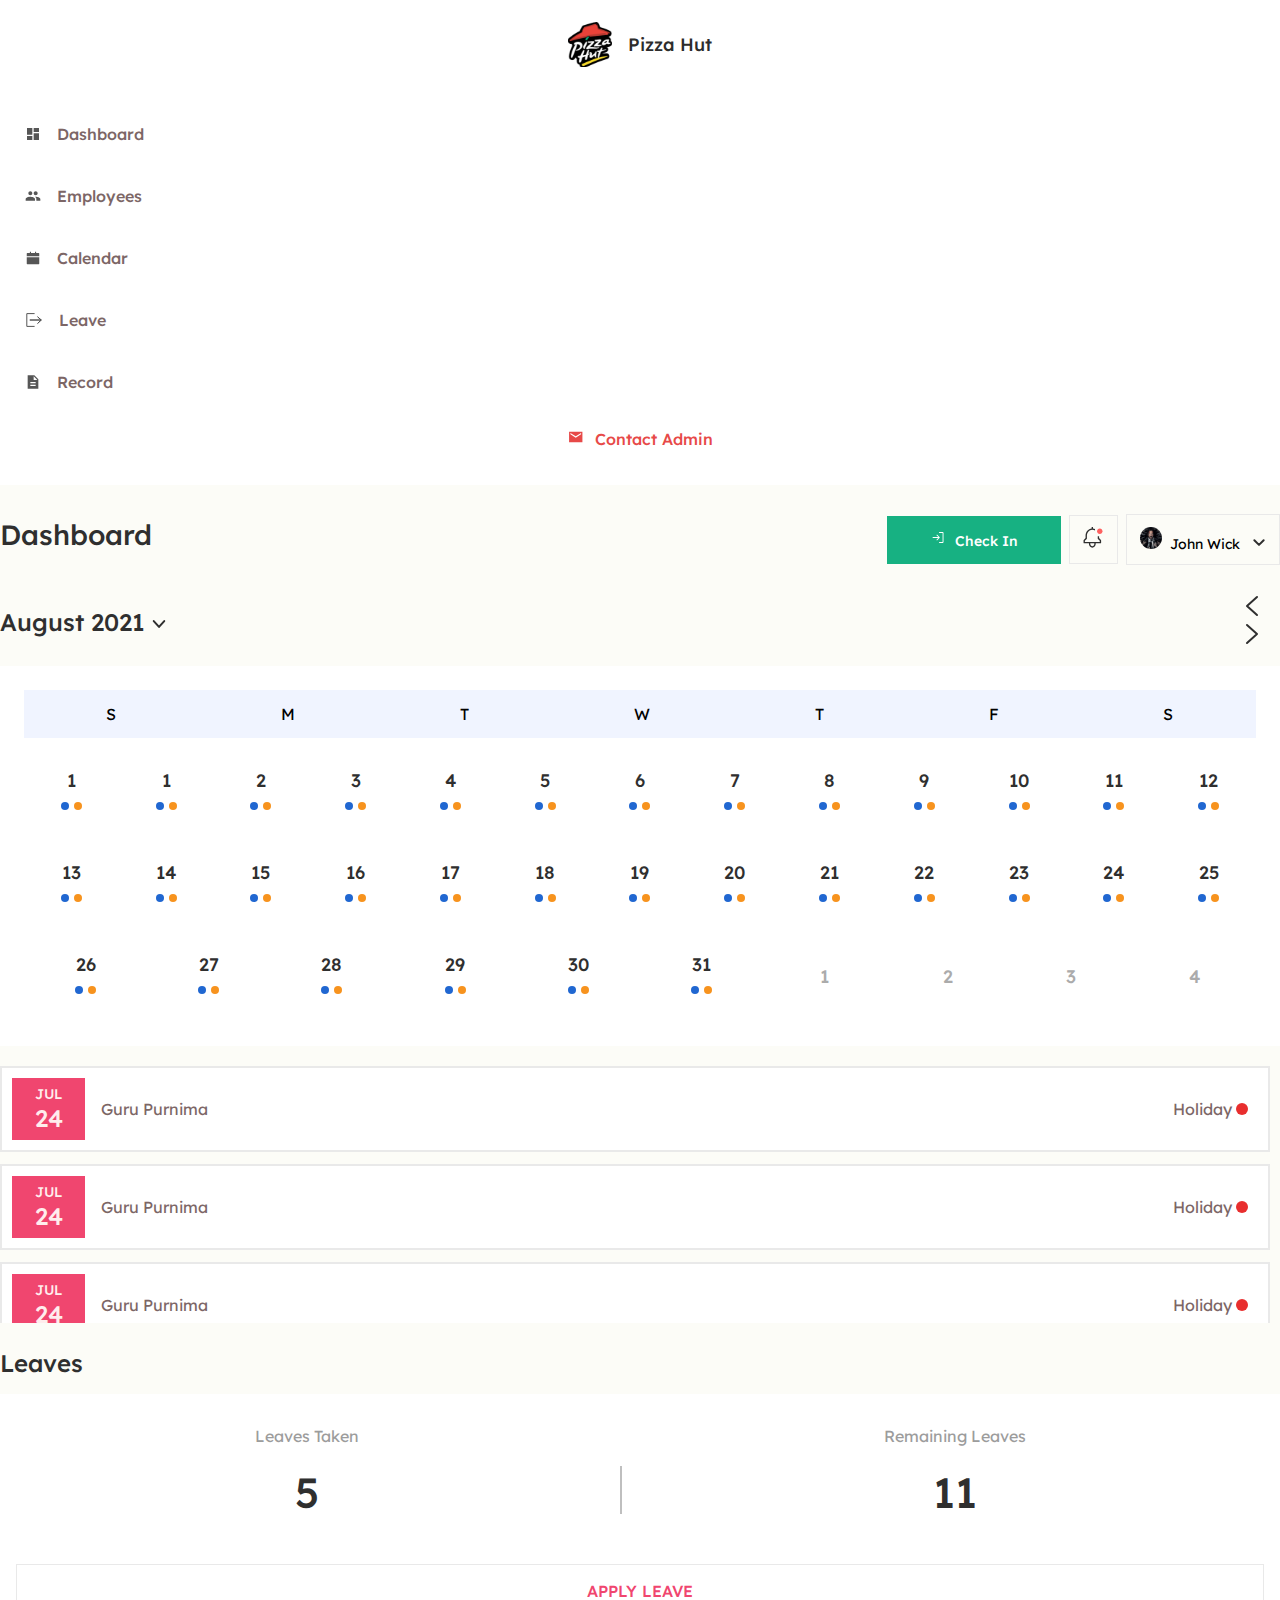
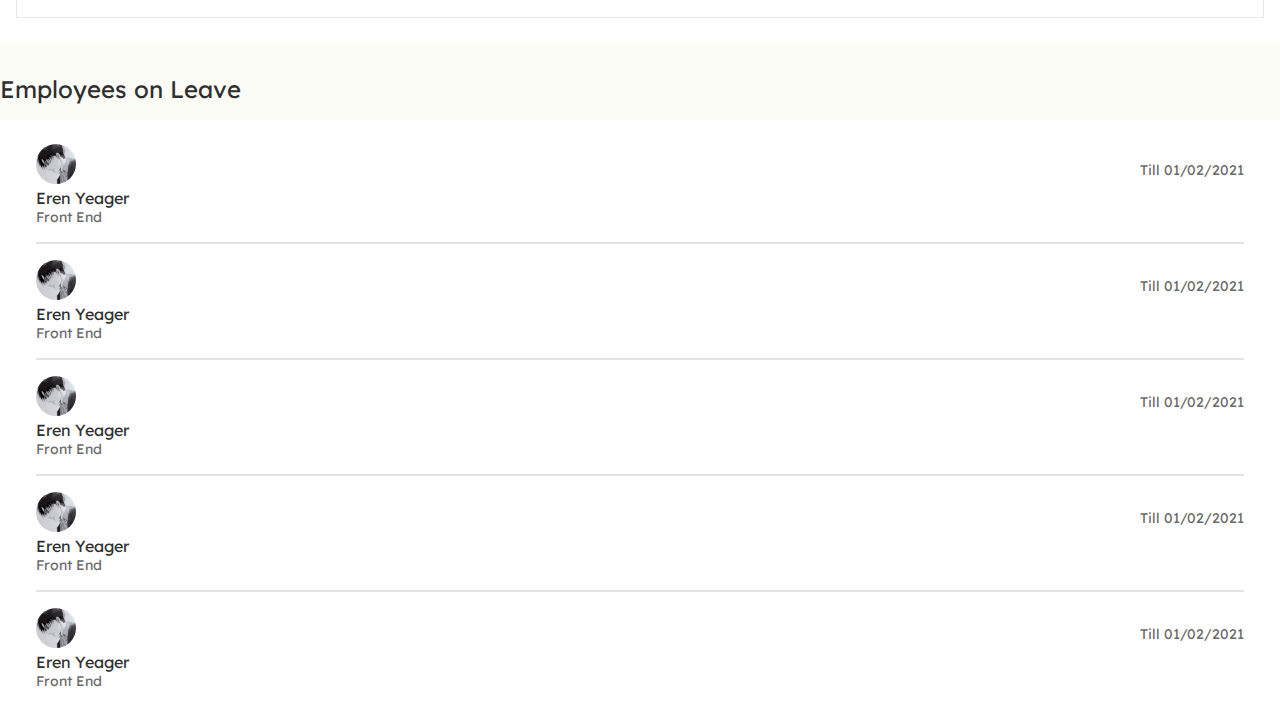
==== commit 509f352d: "employees page filters completed" ====
--- a/index.html
+++ b/index.html
@@ -15,24 +15,27 @@
 <body>
     <section class="landing-page">
         <div class="container-fluid row ">
-            <div class="col-md-2 sidenav-bar">
-                <div class="sidenav-top">
-                    <a href="/" class="logo d-flex"><img src="./images/logo.svg" alt=""><span>Pizza Hut</span></a>
-                    <ul class="nav-links">
-                        <li><a href="/" ><img src="./images/Dashboard-icon.svg" alt="">Dashboard</a></li>
-
-                        <li><a href="/employees"><img src="./images/employee-icon.svg" alt="">Employees</a></li>
-
-                        <li><a href="/calendar"><img src="./images/calendar-icon.svg" alt="">Calendar</a></li>
-
-                        <li><a href="/leave" ><img src="./images/leave-icon.svg" alt="">Leave</a></li>
-
-                        <li><a href="/record"><img src="./images/record-icon.svg" alt="">Record</a></li>
-
-                    </ul>
+            <div class="col-md-2 col-sm-1">
+                <div class="sidenav">
+                    <div class="sidenav-top">
+                        <a href="/" class="logo d-flex"><img src="./images/logo.svg" alt=""><span>Pizza Hut</span></a>
+                        <ul class="nav-links">
+                            <li><a href="/" ><img src="./images/Dashboard-icon.svg" alt=""><span>Dashboard</span></a></li>
+    
+                            <li><a href="/employees"><img src="./images/employee-icon.svg" alt=""><span>Employees</span></a></li>
+    
+                            <li><a href="/calendar"><img src="./images/calendar-icon.svg" alt=""><span>Calendar</span></a></li>
+    
+                            <li><a href="/leave" ><img src="./images/leave-icon.svg" alt=""><span>Leave</span></a></li>
+    
+                            <li><a href="/record"><img src="./images/record-icon.svg" alt=""><span>Record</span></a></li>
+    
+                        </ul>
+                    </div>
+                    
+                        <a href="/email" class="contact-admin-btn"><img src="./images/contact-admin-logo.svg" alt="">Contact Admin</a>
                 </div>
                 
-                    <a href="/email" class="contact-admin-btn"><img src="./images/contact-admin-logo.svg" alt="">Contact Admin</a>
             </div>
 
             <div class="col-md-10">
@@ -318,7 +321,7 @@
                                     </div>
                                     </div>
 
-                                    <div class="calendar_day">
+                                    <div class="calendar_day active">
                                         <p class="calendar_day_text">28</p>
                                     <div class="event-dots">
                                         <img src="./images/calendar-event-color-blue.svg" alt="">
@@ -326,7 +329,7 @@
                                     </div>
                                     </div>
 
-                                    <div class="calendar_day">
+                                    <div class="calendar_day active">
                                         <p class="calendar_day_text">29</p>
                                     <div class="event-dots">
                                         <img src="./images/calendar-event-color-blue.svg" alt="">
--- a/styles/style.css
+++ b/styles/style.css
@@ -23,8 +23,7 @@
   min-height: 450px;
 }
 
-.sidenav-bar {
-  background-color: #ffffff;
+.sidenav {
   display: -webkit-box;
   display: -ms-flexbox;
   display: flex;
@@ -35,6 +34,8 @@
   -webkit-box-pack: justify;
       -ms-flex-pack: justify;
           justify-content: space-between;
+  height: 100%;
+  background-color: #ffffff;
 }
 
 .logo {
@@ -65,6 +66,10 @@
   margin-right: 16px;
 }
 
+.logo span {
+  display: none;
+}
+
 .nav-links {
   padding: 0;
 }
@@ -79,6 +84,10 @@
   font-size: 16px;
   -webkit-transition: 0.3s ease-in-out;
   transition: 0.3s ease-in-out;
+}
+
+.nav-links li a span {
+  display: none;
 }
 
 .nav-links li a:hover {
@@ -119,6 +128,8 @@
   -webkit-box-direction: normal;
       -ms-flex-direction: row;
           flex-direction: row;
+  -ms-flex-wrap: wrap;
+      flex-wrap: wrap;
 }
 
 .header .page-title {
@@ -177,6 +188,11 @@
   padding: 11.8px 13px;
   font-weight: normal;
   font-size: 14px;
+}
+
+.dropdown:hover {
+  -webkit-box-shadow: 0px 2px 3px rgba(160, 160, 160, 0.15);
+          box-shadow: 0px 2px 3px rgba(160, 160, 160, 0.15);
 }
 
 .dropdown .username {
@@ -312,6 +328,10 @@
   color: #ababab;
 }
 
+.dashboard-contents .calendar .calendar_body .calendar_days .calendar_day:hover {
+  background: #f0f4ff;
+}
+
 .dashboard-contents .calendar .calendar_body .calendar_days .calendar_day p {
   margin-bottom: 0;
 }
@@ -549,6 +569,126 @@
   margin-bottom: 0;
 }
 
+@media only screen and (min-width: 1024px) {
+  .logo span {
+    display: unset;
+  }
+  .nav-links li a span {
+    display: unset;
+  }
+}
+
+.employee_contents {
+  background: #ffffff;
+  padding: 20px 12px 0 16px;
+}
+
+.employee_contents .employee_filters {
+  display: -webkit-box;
+  display: -ms-flexbox;
+  display: flex;
+  -webkit-box-pack: justify;
+      -ms-flex-pack: justify;
+          justify-content: space-between;
+  -webkit-box-align: center;
+      -ms-flex-align: center;
+          align-items: center;
+  -webkit-box-orient: horizontal;
+  -webkit-box-direction: normal;
+      -ms-flex-direction: row;
+          flex-direction: row;
+  margin-bottom: 24px;
+}
+
+.employee_contents .employee_filters .emp_filter {
+  padding: 6px 10.5px 6px 16px;
+}
+
+.employee_contents .employee_filters .department {
+  margin-left: 8px;
+  margin-right: 16px;
+}
+
+.employee_contents .employee_filters .search_bar {
+  display: -webkit-box;
+  display: -ms-flexbox;
+  display: flex;
+  -webkit-box-pack: center;
+      -ms-flex-pack: center;
+          justify-content: center;
+  -webkit-box-align: center;
+      -ms-flex-align: center;
+          align-items: center;
+  -webkit-box-orient: horizontal;
+  -webkit-box-direction: normal;
+      -ms-flex-direction: row;
+          flex-direction: row;
+  background: #ffffff;
+  border: 1px solid #e4e4e4;
+  padding: 6px 16px;
+}
+
+.employee_contents .employee_filters .search_bar input {
+  outline: none;
+  border: none;
+}
+
+.employee_contents .employee_filters .search_bar img {
+  cursor: pointer;
+}
+
+.employee_contents .employee_filters .employee_view {
+  display: -webkit-box;
+  display: -ms-flexbox;
+  display: flex;
+  -webkit-box-pack: center;
+      -ms-flex-pack: center;
+          justify-content: center;
+  -webkit-box-align: center;
+      -ms-flex-align: center;
+          align-items: center;
+  -webkit-box-orient: horizontal;
+  -webkit-box-direction: normal;
+      -ms-flex-direction: row;
+          flex-direction: row;
+}
+
+.employee_contents .employee_filters .employee_view .view {
+  border: 1px solid #f03454;
+  padding: 12px;
+  width: 36px;
+  height: 36px;
+}
+
+.employee_contents .employee_filters .employee_view .view:hover {
+  background: #f03454;
+}
+
+.employee_contents .employee_filters .employee_view .view:hover #list {
+  fill: #ffffff;
+}
+
+.employee_contents .employee_filters .employee_view .view:hover #grid {
+  fill: #ffffff;
+}
+
+.employee_contents .employee_filters .employee_view .list_view {
+  margin-right: 8px;
+}
+
+.employee_contents .employee_filters .employee_view .list_view #list {
+  fill: #f03454;
+}
+
+.employee_contents .employee_filters .employee_view .grid_view #grid {
+  fill: #f03454;
+}
+
+.employee_contents .employee_filters .employee_view .grid_view img {
+  padding: 12px;
+  border: 1px solid #f03454;
+}
+
 * {
   -webkit-box-sizing: border-box;
           box-sizing: border-box;
